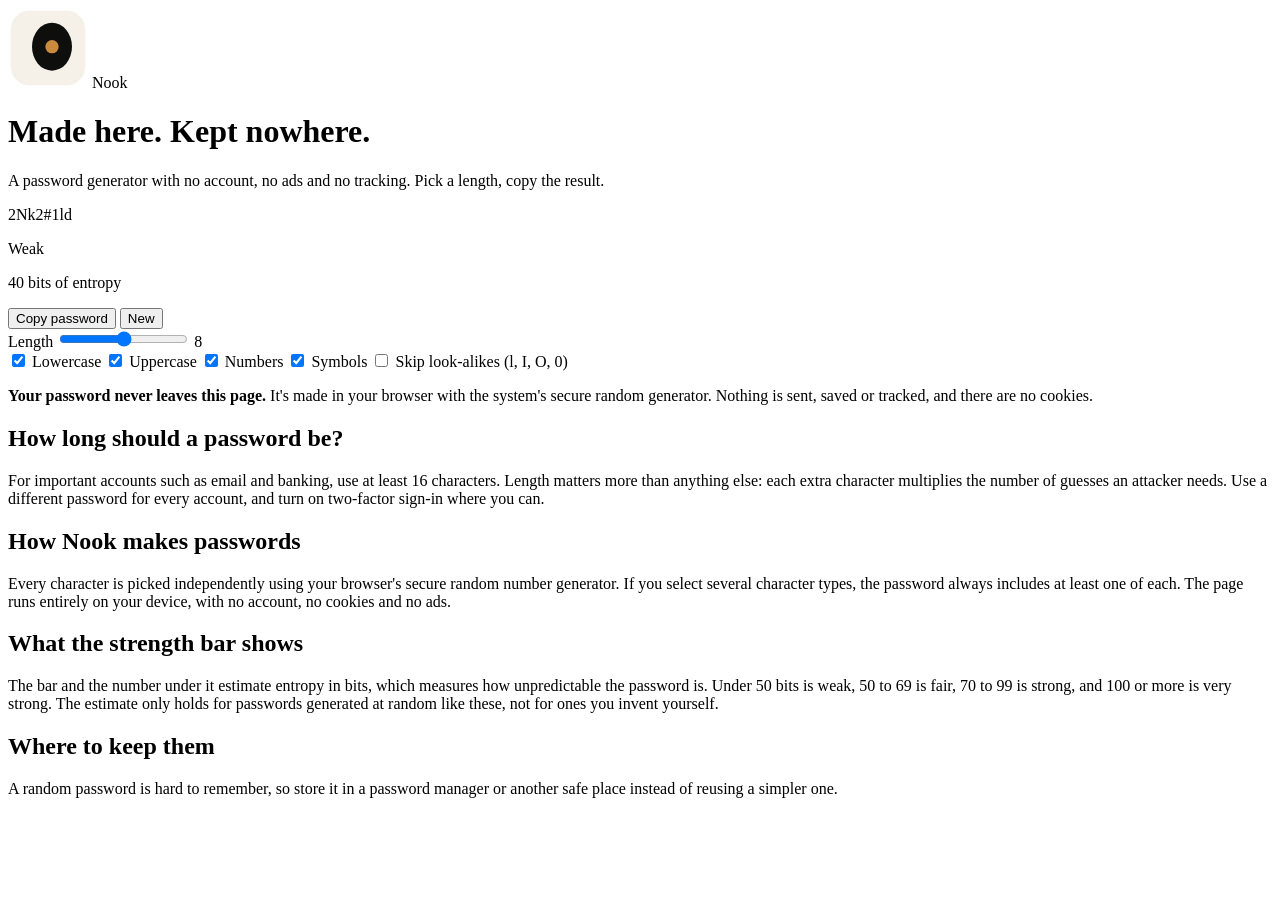
==== index.html @ c91943c1 "build: Build index.html Added index.html and the logo (favicon.svg)" ====
<!doctype html>
<html lang="en">
  <head>
    <meta charset="UTF-8" />
    <meta name="viewport" content="width=device-width, initial-scale=1.0" />
    <meta
      name="description"
      content="Nook the password generator that loves privacy"
    />
    <title>Nook</title>

    <link rel="icon" type="image/svg+xml" href="./favicon.svg" />
    <link rel="stylesheet" href="style.css" />
  </head>
  <body>
    <header>
      <img src="./favicon.svg" alt="Logo" id="logo" height="80" />
      <span logo="name">Nook</span>
    </header>
    <main>
      <div>
        <h1>Made here. Kept nowhere.</h1>
        <p>
          A password generator with no account, no ads and no tracking. Pick a
          length, copy the result.
        </p>
      </div>
      <div id="card">
        <p>2Nk2#1ld</p>
        <div>
          <div id="progress-bar"></div>
          <p>Weak</p>
          <p>40 bits of entropy</p>
        </div>
        <div>
          <button>Copy password</button>
          <button>New</button>
        </div>
        <div>
          <label for="length">Length</label>
          <input type="range" min="8" max="64" step="1" id="length"/>
          <span id="length-display">8</span>
        </div>
        <div>
          <input type="checkbox" id="lowercase" checked/>
          <label for="lowercase">Lowercase</label>

          <input type="checkbox" id="uppercase" checked/>
          <label for="uppercase">Uppercase</label>

          <input type="checkbox" id="numbers" checked/>
          <label for="numbers">Numbers</label>

          <input type="checkbox" id="symbols" checked/>
          <label for="symbols">Symbols</label>

          <input type="checkbox" id="look-alikes" />
          <label for="look-alikes">Skip look-alikes (l, I, O, 0)</label>
        </div>
      </div>
      <div>
        <p>
          <strong>Your password never leaves this page.</strong> It's made in
          your browser with the system's secure random generator. Nothing is
          sent, saved or tracked, and there are no cookies.
        </p>

        <h2>How long should a password be?</h2>
        <p>
          For important accounts such as email and banking, use at least 16
          characters. Length matters more than anything else: each extra
          character multiplies the number of guesses an attacker needs. Use a
          different password for every account, and turn on two-factor sign-in
          where you can.
        </p>

        <h2>How Nook makes passwords</h2>
        <p>
          Every character is picked independently using your browser's secure
          random number generator. If you select several character types, the
          password always includes at least one of each. The page runs entirely
          on your device, with no account, no cookies and no ads.
        </p>

        <h2>What the strength bar shows</h2>
        <p>
          The bar and the number under it estimate entropy in bits, which
          measures how unpredictable the password is. Under 50 bits is weak, 50
          to 69 is fair, 70 to 99 is strong, and 100 or more is very strong. The
          estimate only holds for passwords generated at random like these, not
          for ones you invent yourself.
        </p>

        <h2>Where to keep them</h2>
        <p>
          A random password is hard to remember, so store it in a password
          manager or another safe place instead of reusing a simpler one.
        </p>
      </div>
    </main>

    <script src="./index.js"></script>
  </body>
</html>
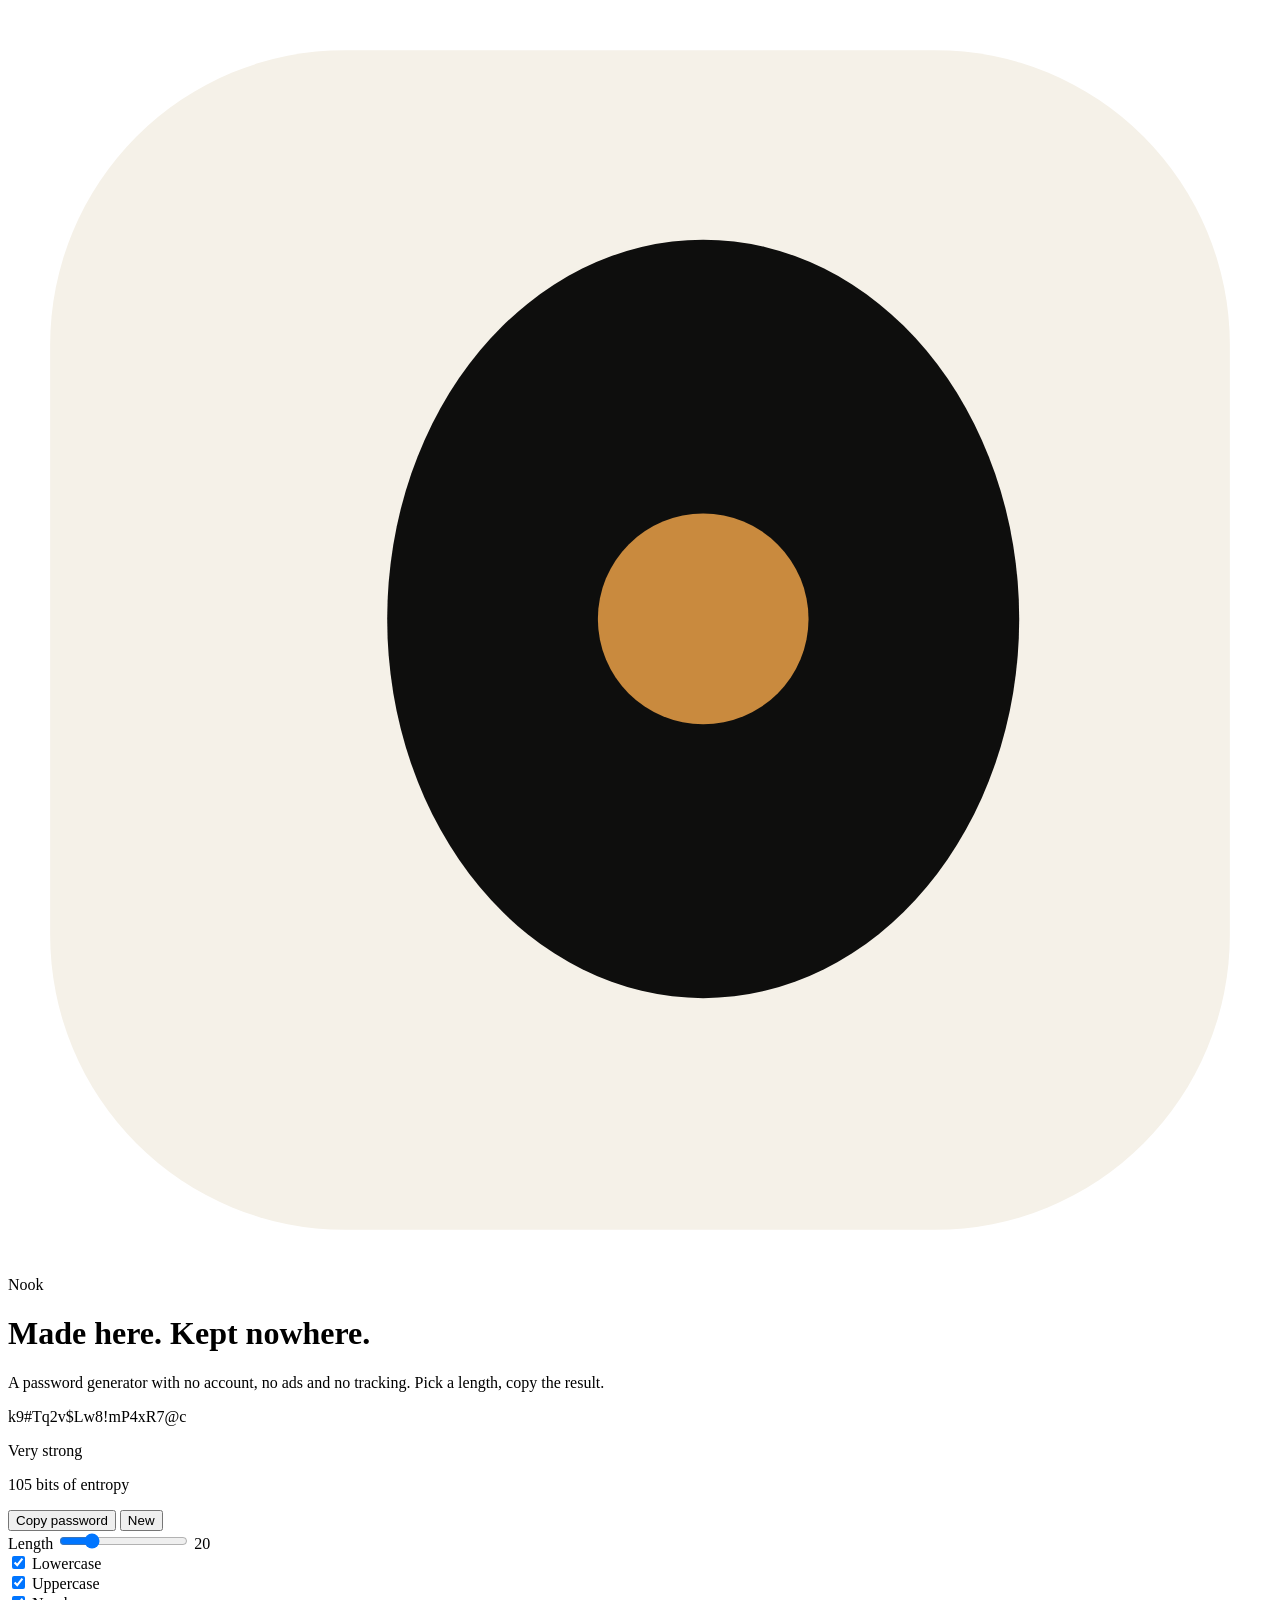
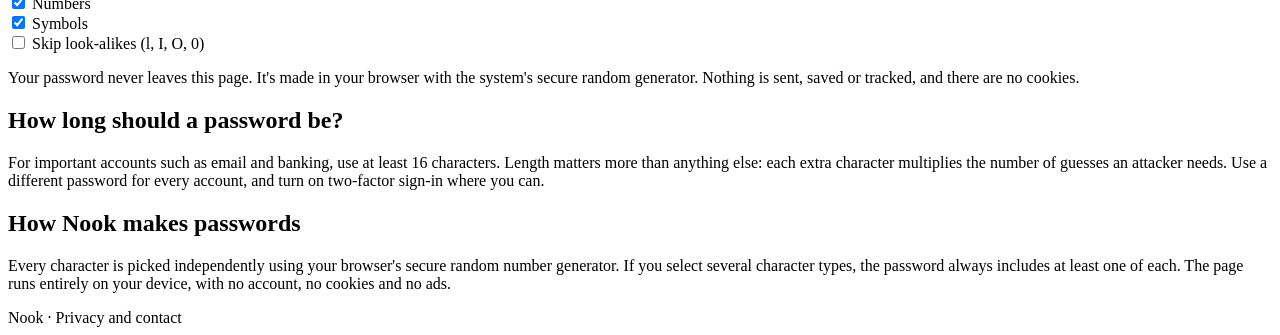
==== commit 5cc4d397: "refactor(index.html): Refactor index.html Refactored index.html for preparing it for styling" ====
--- a/index.html
+++ b/index.html
@@ -5,7 +5,7 @@
     <meta name="viewport" content="width=device-width, initial-scale=1.0" />
     <meta
       name="description"
-      content="Nook the password generator that loves privacy"
+      content="Nook, the password generator that loves privacy"
     />
     <title>Nook</title>
 
@@ -14,11 +14,11 @@
   </head>
   <body>
     <header>
-      <img src="./favicon.svg" alt="Logo" id="logo" height="80" />
-      <span logo="name">Nook</span>
+      <img src="./favicon.svg" alt="" id="logo" />
+      <span>Nook</span>
     </header>
     <main>
-      <div>
+      <div id="hero">
         <h1>Made here. Kept nowhere.</h1>
         <p>
           A password generator with no account, no ads and no tracking. Pick a
@@ -26,78 +26,120 @@
         </p>
       </div>
       <div id="card">
-        <p>2Nk2#1ld</p>
-        <div>
-          <div id="progress-bar"></div>
-          <p>Weak</p>
-          <p>40 bits of entropy</p>
+        <div id="password-row">
+          <span id="password-field">k9#Tq2v$Lw8!mP4xR7@c</span>
         </div>
-        <div>
-          <button>Copy password</button>
-          <button>New</button>
+        <div id="strength-row">
+          <div id="strength-tracker">
+            <span id="strength-bar"></span>
+          </div>
         </div>
-        <div>
-          <label for="length">Length</label>
-          <input type="range" min="8" max="64" step="1" id="length"/>
-          <span id="length-display">8</span>
+        <div id="info-row">
+          <div id="meta">
+            <p id="strength-info">Very strong</p>
+            <p id="strength-bits">105 bits of entropy</p>
+          </div>
         </div>
-        <div>
-          <input type="checkbox" id="lowercase" checked/>
-          <label for="lowercase">Lowercase</label>
-
-          <input type="checkbox" id="uppercase" checked/>
-          <label for="uppercase">Uppercase</label>
-
-          <input type="checkbox" id="numbers" checked/>
-          <label for="numbers">Numbers</label>
-
-          <input type="checkbox" id="symbols" checked/>
-          <label for="symbols">Symbols</label>
-
-          <input type="checkbox" id="look-alikes" />
-          <label for="look-alikes">Skip look-alikes (l, I, O, 0)</label>
+        <div id="buttons-row">
+          <div id="buttons">
+            <button id="button-copy"><span>Copy password</span></button>
+            <button id="button-new"><span>New</span></button>
+          </div>
+        </div>
+        <div id="length-row">
+          <div id="length-selector">
+            <label for="length-chooser">Length</label>
+            <input type="range" min="8" max="64" step="1" value="20" id="length-chooser" />
+            <span id="password-length">20</span>
+          </div>
+        </div>
+        <div id="settings-row">
+          <div id="options">
+            <div class="options-row">
+              <div class="option">
+                <input
+                  type="checkbox"
+                  id="lowercase"
+                  class="personlization"
+                  checked
+                />
+                <label for="lowercase">Lowercase</label>
+              </div>
+              <div class="option">
+                <input
+                  type="checkbox"
+                  id="uppercase"
+                  class="personlization"
+                  checked
+                />
+                <label for="uppercase">Uppercase</label>
+              </div>
+            </div>
+            <div class="options-row">
+              <div class="option">
+                <input
+                  type="checkbox"
+                  id="numbers"
+                  class="personlization"
+                  checked
+                />
+                <label for="numbers">Numbers</label>
+              </div>
+              <div class="option">
+                <input
+                  type="checkbox"
+                  id="symbols"
+                  class="personlization"
+                  checked
+                />
+                <label for="symbols">Symbols</label>
+              </div>
+            </div>
+            <div class="options-row">
+              <div class="option">
+                <input
+                  type="checkbox"
+                  id="look-alikes"
+                  class="personlization"
+                />
+                <label for="look-alikes">Skip look-alikes (l, I, O, 0)</label>
+              </div>
+            </div>
+          </div>
         </div>
       </div>
-      <div>
+      <div id="privacy">
         <p>
-          <strong>Your password never leaves this page.</strong> It's made in
-          your browser with the system's secure random generator. Nothing is
-          sent, saved or tracked, and there are no cookies.
-        </p>
-
-        <h2>How long should a password be?</h2>
-        <p>
-          For important accounts such as email and banking, use at least 16
-          characters. Length matters more than anything else: each extra
-          character multiplies the number of guesses an attacker needs. Use a
-          different password for every account, and turn on two-factor sign-in
-          where you can.
-        </p>
-
-        <h2>How Nook makes passwords</h2>
-        <p>
-          Every character is picked independently using your browser's secure
-          random number generator. If you select several character types, the
-          password always includes at least one of each. The page runs entirely
-          on your device, with no account, no cookies and no ads.
-        </p>
-
-        <h2>What the strength bar shows</h2>
-        <p>
-          The bar and the number under it estimate entropy in bits, which
-          measures how unpredictable the password is. Under 50 bits is weak, 50
-          to 69 is fair, 70 to 99 is strong, and 100 or more is very strong. The
-          estimate only holds for passwords generated at random like these, not
-          for ones you invent yourself.
-        </p>
-
-        <h2>Where to keep them</h2>
-        <p>
-          A random password is hard to remember, so store it in a password
-          manager or another safe place instead of reusing a simpler one.
+          <span>Your password never leaves this page.</span> It's made in your
+          browser with the system's secure random generator. Nothing is sent,
+          saved or tracked, and there are no cookies.
         </p>
       </div>
+      <div id="about">
+        <div class="about-section">
+          <h2>How long should a password be?</h2>
+          <p>
+            For important accounts such as email and banking, use at least 16
+            characters. Length matters more than anything else: each extra
+            character multiplies the number of guesses an attacker needs. Use a
+            different password for every account, and turn on two-factor sign-in
+            where you can.
+          </p>
+        </div>
+        <div class="about-section">
+          <h2>How Nook makes passwords</h2>
+          <p>
+            Every character is picked independently using your browser's secure
+            random number generator. If you select several character types, the
+            password always includes at least one of each. The page runs
+            entirely on your device, with no account, no cookies and no ads.
+          </p>
+        </div>
+      </div>
     </main>
+    <footer>
+      <span>Nook · Privacy and contact</span>
+    </footer>
 
     <script src="./index.js"></script>
   </body>
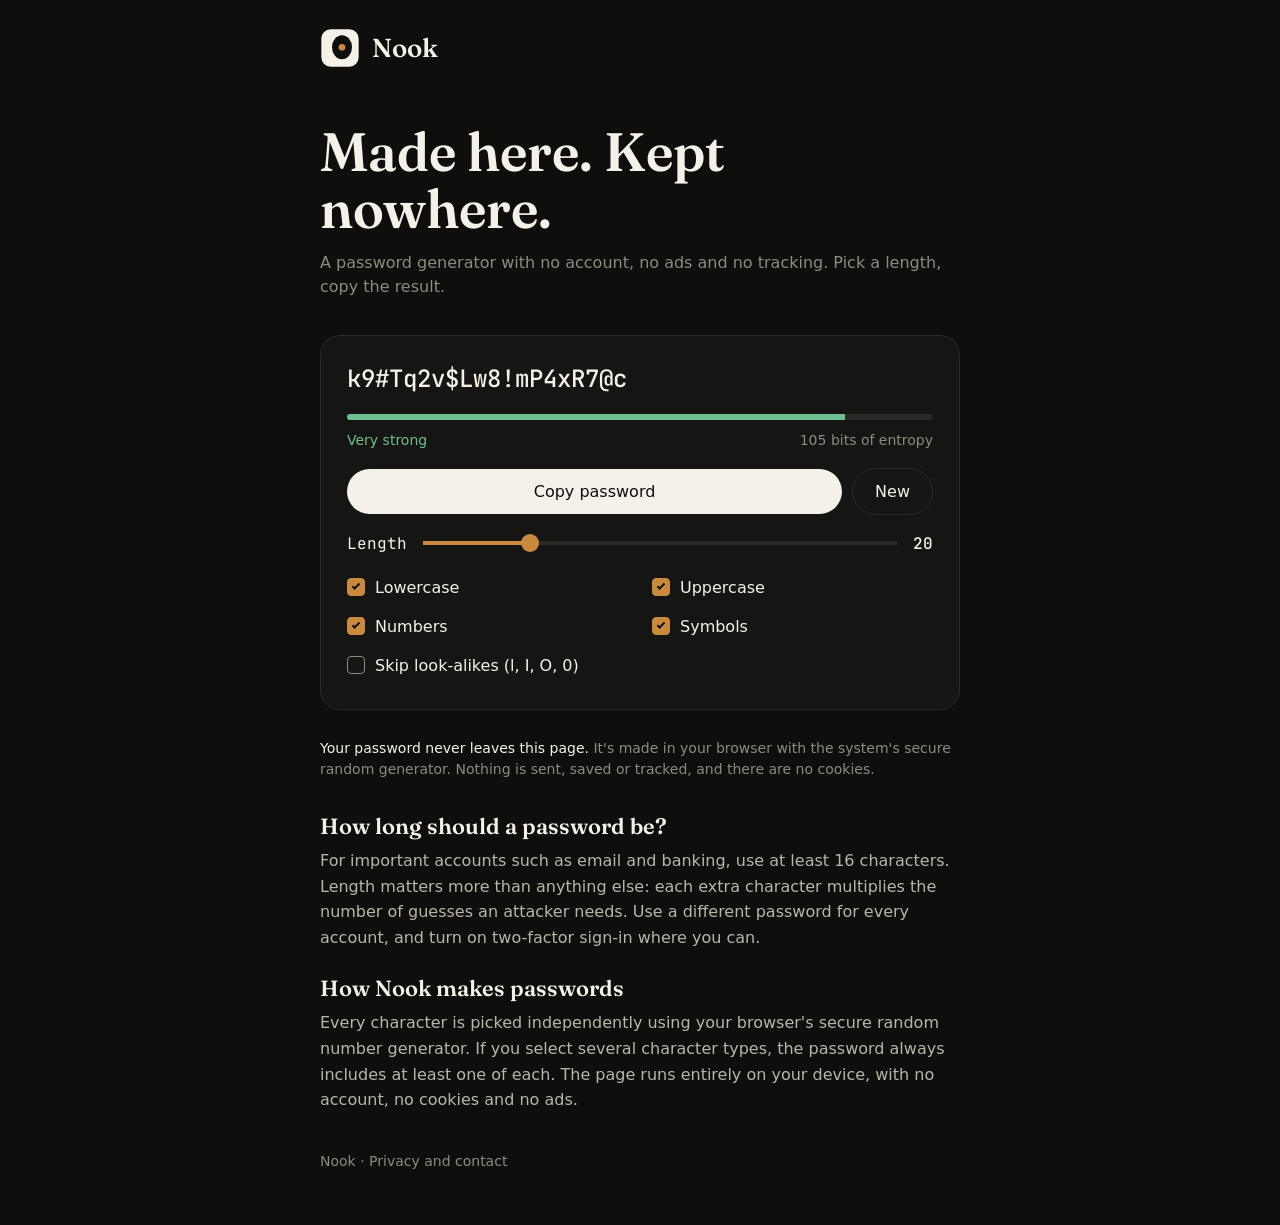
==== commit c19ee8de: "build: Add robots.txt and a sitemap.xml" ====
--- a/index.html
+++ b/index.html
@@ -14,7 +14,7 @@
   </head>
   <body>
     <header>
-      <img src="./favicon.svg" alt="" id="logo" />
+      <img src="./favicon.svg" alt="Logo" id="logo" />
       <span>Nook</span>
     </header>
     <main>
--- a/style.css
+++ b/style.css
@@ -0,0 +1,537 @@
+@font-face {
+    font-family: "Fraunces";
+    src: url("./fonts/Fraunces-VariableFont_SOFT,WONK,opsz,wght.ttf") format("truetype");
+    font-weight: 100 900;
+    font-display: swap;
+}
+
+@font-face {
+    font-family: "JetBrainsMono";
+    src: url("./fonts/JetBrainsMono-VariableFont_wght.ttf") format("truetype");
+    font-weight: 100 800;
+    font-display: swap;
+}
+
+*, *::before, *::after {
+    box-sizing: border-box;
+}
+
+h1, h2, p {
+    margin: 0;
+}
+
+button {
+    font: inherit;
+    color: inherit;
+    background: none;
+    border: 0;
+    cursor: pointer;
+}
+
+:root {
+    --background-color: #0E0E0D;
+    --card-background-color: #151513;
+    --border-color: #2A2925;
+    --main-text: #F5F1E8;
+    --secondray-text: #B9B5AA;
+    --small-text: #8E8A80;
+    --theme-color: #C98A3E;
+    --symbols-color: #E3C79A;
+    --button-color: #F5F1E8;
+    --button-text-color: #0E0E0D;
+    --weak-password-bar: #D9604C;
+    --fair-password-bar: #C98A3E;
+    --strong-password-bar: #A9B865;
+    --vstrong-password-bar: #6FBF8E;
+
+    --main-font: "Fraunces", "Iowan Old Style", "Palatino Linotype", Palatino, Georgia, serif;
+    --secondray-font: system-ui, -apple-system, "Segoe UI", Roboto, sans-serif;
+    --password-font: "JetBrainsMono", ui-monospace, "SF Mono", Menlo, Consolas, monospace;
+}
+
+html {
+    background: var(--background-color);
+    color-scheme: dark;
+}
+
+body {
+    margin: 0;
+    background-color: var(--background-color);
+    color: var(--main-text);
+    font-family: var(--secondray-font);
+}
+
+header, main, footer {
+    width: min(100%, 680px);
+    margin-inline: auto;
+    padding-inline: 20px;
+}
+
+header {
+    display: flex;
+    padding-top: 28px;
+    padding-bottom: 56px;
+    align-items: center;
+    gap: 12px;
+    align-self: stretch;
+}
+
+#logo {
+    width: 40px;
+    height: 40px;
+}
+
+header span {
+    color: var(--button-color);
+    font-family: var(--main-font);
+    font-size: 26px;
+    font-style: normal;
+    font-weight: 600;
+    line-height: normal;
+}
+
+#hero {
+    display: flex;
+    padding-bottom: 36px;
+    flex-direction: column;
+    align-items: flex-start;
+    gap: 14px;
+    align-self: stretch;
+}
+
+#hero h1 {
+    align-self: stretch;
+    color: var(--main-text);
+    font-family: var(--main-font);
+    font-size: clamp(34px, 7vw, 54px);
+    font-style: normal;
+    font-weight: 600;
+    line-height: 105%;
+}
+
+#hero p {
+    align-self: stretch;
+    color: var(--small-text);
+    font-family: var(--secondray-font);
+    font-size: 16px;
+    font-style: normal;
+    font-weight: 400;
+    line-height: 150%;
+}
+
+#card {
+    display: flex;
+    padding: 26px;
+    flex-direction: column;
+    align-items: flex-start;
+    align-self: stretch;
+    border-radius: 20px;
+    border: 1px solid var(--border-color);
+    background-color: var(--card-background-color);
+}
+
+#password-row {
+    display: flex;
+    flex-direction: column;
+    align-items: flex-start;
+    align-self: stretch;
+}
+
+#password-row span {
+    align-self: stretch;
+    color: var(--main-text);
+    font-family: var(--password-font);
+    font-size: clamp(18px, 4.6vw, 24px);
+    overflow-wrap: anywhere;
+    font-style: normal;
+    font-weight: 500;
+    line-height: 140%;
+    overflow-wrap: break-word;
+    word-break: break-all; 
+}
+
+#strength-row {
+    display: flex;
+    padding-top: 18px;
+    flex-direction: column;
+    align-items: flex-start;
+    align-self: stretch;
+}
+
+#strength-tracker {
+    display: flex;
+    height: 6px;
+    overflow: hidden;
+    align-items: center;
+    align-self: stretch;
+    border-radius: 3px;
+    background-color: #2A2925;
+}
+
+#strength-bar {
+    display: block;
+    width: 85%;
+    height: 6px;
+    background-color: #6FBF8E;
+}
+
+#info-row {
+    display: flex;
+    padding-top: 12px;
+    flex-direction: column;
+    align-items: flex-start;
+    align-self: stretch;
+}
+
+#meta {
+    display: flex;
+    justify-content: space-between;
+    align-items: center;
+    align-self: stretch;
+}
+
+#strength-info {
+    color: #6FBF8E;
+    font-family: var(--secondray-font);
+    font-size: 14px;
+    font-style: normal;
+    font-weight: 400;
+    line-height: normal;
+}
+
+#strength-bits {
+    color: #8E8A80;
+    font-family: var(--secondray-font);
+    font-size: 14px;
+    font-style: normal;
+    font-weight: 400;
+    line-height: normal;
+}
+
+#buttons-row {
+    display: flex;
+    padding-top: 20px;
+    flex-direction: column;
+    align-items: flex-start;
+    align-self: stretch;
+}
+
+#buttons {
+    display: flex;
+    align-items: center;
+    gap: 10px;
+    align-self: stretch;
+}
+
+#button-copy {
+    display: flex;
+    padding: 13px 22px;
+    justify-content: center;
+    align-items: center;
+    flex: 1 0 0;
+    border-radius: 999px;
+    background-color: var(--button-color);
+}
+
+#button-copy span {
+    color: var(--button-text-color);
+    font-family: var(--secondray-font);
+    font-size: 16px;
+    font-style: normal;
+    font-weight: 500;
+    line-height: normal;
+}
+
+#button-new {
+    display: flex;
+    padding: 13px 22px;
+    justify-content: center;
+    align-items: center;
+    border-radius: 999px;
+    border: 1px solid var(--border-color);
+}
+
+#button-new span {
+    color: #F5F1E8;
+    font-family: var(--secondray-font);
+    font-size: 16px;
+    font-style: normal;
+    font-weight: 500;
+    line-height: normal;
+}
+
+#length-row {
+    display: flex;
+    padding-top: 18px;
+    flex-direction: column;
+    align-items: flex-start;
+    align-self: stretch;
+}
+
+#length-selector {
+    display: flex;
+    align-items: center;
+    gap: 16px;
+    align-self: stretch;
+}
+
+#length-selector label {
+    color: var(--main-text);
+    font-family: var(--password-font);
+    font-size: 16px;
+    font-style: normal;
+    font-weight: 400;
+    line-height: normal;
+}
+
+#length-chooser {
+    -webkit-appearance: none;
+    appearance: none;
+    flex: 1;
+    min-width: 0;
+    height: 18px;
+    margin: 0;
+    background: transparent;
+    cursor: pointer;
+}
+
+/* Chrome, Safari, Edge. JS sets --fill (0-100%) */
+#length-chooser::-webkit-slider-runnable-track {
+    height: 18px;
+    border-radius: 2px;
+    background: linear-gradient(to right, var(--theme-color) 0 var(--fill, 21%), var(--border-color) var(--fill, 21%) 100%) center / 100% 4px no-repeat;
+}
+
+#length-chooser::-webkit-slider-thumb {
+    -webkit-appearance: none;
+    appearance: none;
+    width: 18px;
+    height: 18px;
+    margin-top: 0;
+    border: 0;
+    border-radius: 50%;
+    background: var(--theme-color);
+}
+
+/* Firefox (separate rules) */
+#length-chooser::-moz-range-track {
+    height: 4px;
+    border-radius: 2px;
+    background: var(--border-color);
+}
+
+#length-chooser::-moz-range-progress {
+    height: 4px;
+    border-radius: 2px;
+    background: var(--theme-color);
+}
+
+#length-chooser::-moz-range-thumb {
+    width: 18px;
+    height: 18px;
+    border: 0;
+    border-radius: 50%;
+    background: var(--theme-color);
+}
+
+#length-chooser:focus-visible {
+    outline: 2px solid var(--main-text);
+    outline-offset: 4px;
+}
+
+#password-length {
+    color: #F5F1E8;
+    font-family: var(--password-font);
+    font-size: 16px;
+    font-style: normal;
+    font-weight: 500;
+    line-height: normal;
+}
+
+#settings-row {
+    display: flex;
+    padding-top: 16px;
+    flex-direction: column;
+    align-items: flex-start;
+    align-self: stretch;
+}
+
+#options {
+    display: flex;
+    flex-direction: column;
+    align-items: flex-start;
+    gap: 4px;
+    align-self: stretch;
+}
+
+.options-row {
+    display: flex;
+    align-items: center;
+    gap: 24px;
+    align-self: stretch;
+}
+
+.option {
+    display: flex;
+    padding: 8px 0;
+    align-items: center;
+    gap: 10px;
+    flex: 1 0 0;
+}
+
+.personlization {
+    -webkit-appearance: none;
+    appearance: none;
+    flex: none;
+    display: grid;
+    place-items: center;
+    width: 18px;
+    height: 18px;
+    margin: 0;
+    border: 1.5px solid var(--small-text);
+    border-radius: 4px;
+    background: transparent;
+    cursor: pointer;
+}
+
+.personlization:checked {
+    background: var(--theme-color);
+    border-color: var(--theme-color);
+}
+
+.personlization::after {
+    content: "";
+    width: 4px;
+    height: 8px;
+    border: solid var(--button-text-color);
+    border-width: 0 2px 2px 0;
+    transform: rotate(45deg) translate(-1px, -1px);
+    opacity: 0;
+}
+
+.personlization:checked::after {
+    opacity: 1;
+}
+
+.personlization:focus-visible {
+    outline: 2px solid var(--main-text);
+    outline-offset: 3px;
+}
+
+.option label {
+    cursor: pointer;
+    color: var(--main-text);
+    font-family: var(--secondray-font);
+    font-size: 16px;
+    font-style: normal;
+    font-weight: 400;
+    line-height: normal;
+}
+
+#privacy {
+    display: flex;
+    padding-top: 28px;
+    flex-direction: column;
+    align-items: flex-start;
+    align-self: stretch;
+}
+
+#privacy p {
+    align-self: stretch;
+    color: var(--small-text);
+    font-family: var(--secondray-font);
+    font-size: 14px;
+    font-style: normal;
+    font-weight: 400;
+    line-height: 150%;
+}
+
+#privacy p span {
+    color: var(--main-text);
+}
+
+#about {
+    display: flex;
+    padding-top: 32px;
+    flex-direction: column;
+    align-items: flex-start;
+    align-self: stretch;
+}
+
+.about-section {
+    display: flex;
+    padding-bottom: 24px;
+    flex-direction: column;
+    align-items: flex-start;
+    gap: 8px;
+    align-self: stretch;
+}
+
+.about-section h2 {
+    align-self: stretch;
+    color: var(--main-text);
+    font-family: var(--main-font);
+    font-size: 22px;
+    font-style: normal;
+    font-weight: 600;
+    line-height: normal;
+}
+
+.about-section p {
+    align-self: stretch;
+    color: var(--secondray-text);
+    font-family: var(--secondray-font);
+    font-size: 16px;
+    font-style: normal;
+    font-weight: 400;
+    line-height: 160%;
+}
+
+footer {
+    display: flex;
+    padding-top: 16px;
+    padding-bottom: 56px;
+    flex-direction: column;
+    align-items: flex-start;
+    align-self: stretch;
+}
+
+footer span {
+    align-self: stretch;
+    color: var(--small-text);
+    font-family: var(--secondray-font);
+    font-size: 14px;
+    font-style: normal;
+    font-weight: 400;
+    line-height: normal;
+}
+
+button:hover {
+    opacity: 0.9;
+}
+
+#button-new:hover {
+    border-color: var(--small-text);
+    opacity: 1;
+}
+
+button:focus-visible {
+    outline: 2px solid var(--main-text);
+    outline-offset: 3px;
+}
+
+@media (max-width: 480px) {
+    header {
+        padding-bottom: 40px;
+    }
+
+    #card {
+        padding: 20px;
+    }
+
+    .options-row {
+        flex-direction: column;
+        align-items: stretch;
+        gap: 0;
+    }
+}
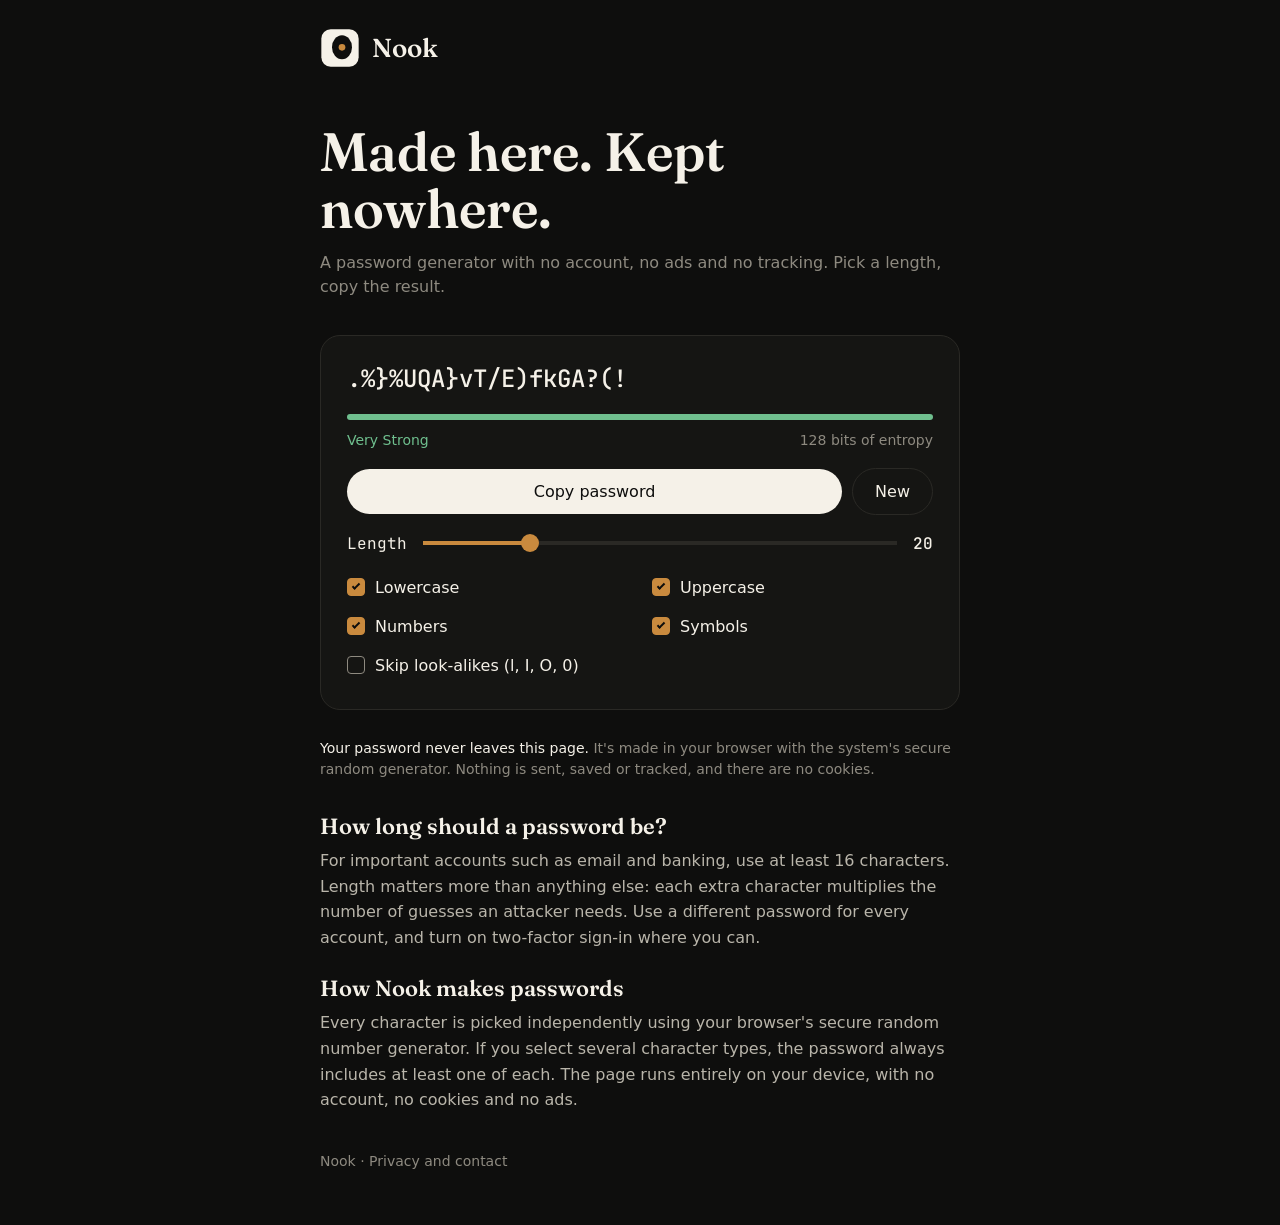
==== commit 5f643cba: "chore(config): update website domain to new domain name Changed the site URL to the new nook-passwor" ====
--- a/index.html
+++ b/index.html
@@ -7,14 +7,15 @@
       name="description"
       content="Nook, the password generator that loves privacy"
     />
-    <title>Nook</title>
+    <title>Nook - Free Private Password Generator (No Tracking)</title>
 
-    <link rel="icon" type="image/svg+xml" href="./favicon.svg" />
-    <link rel="stylesheet" href="style.css" />
+    <link rel="icon" type="image/svg+xml" href="/media/logo.svg" />
+    <link rel="canonical" href="https://nook-password-generator.pages.dev/" />
+    <link rel="stylesheet" href="/assets/css/style.css" />
   </head>
   <body>
     <header>
-      <img src="./favicon.svg" alt="Logo" id="logo" />
+      <img src="/assets/media/logo.svg" alt="Logo" id="logo" />
       <span>Nook</span>
     </header>
     <main>
@@ -49,7 +50,14 @@
         <div id="length-row">
           <div id="length-selector">
             <label for="length-chooser">Length</label>
-            <input type="range" min="8" max="64" step="1" value="20" id="length-chooser" />
+            <input
+              type="range"
+              min="8"
+              max="64"
+              step="1"
+              value="20"
+              id="length-chooser"
+            />
             <span id="password-length">20</span>
           </div>
         </div>
@@ -141,6 +149,6 @@
       <span>Nook · Privacy and contact</span>
     </footer>
 
-    <script src="./index.js"></script>
+    <script src="/assets/javascript/index.js"></script>
   </body>
 </html>
--- a/assets/css/style.css
+++ b/assets/css/style.css
@@ -0,0 +1,537 @@
+@font-face {
+    font-family: "Fraunces";
+    src: url("/assets/fonts/Fraunces-VariableFont_SOFT\,WONK\,opsz\,wght.ttf") format("truetype");
+    font-weight: 100 900;
+    font-display: swap;
+}
+
+@font-face {
+    font-family: "JetBrainsMono";
+    src: url("/assets/fonts/JetBrainsMono-VariableFont_wght.ttf") format("truetype");
+    font-weight: 100 800;
+    font-display: swap;
+}
+
+*, *::before, *::after {
+    box-sizing: border-box;
+}
+
+h1, h2, p {
+    margin: 0;
+}
+
+button {
+    font: inherit;
+    color: inherit;
+    background: none;
+    border: 0;
+    cursor: pointer;
+}
+
+:root {
+    --background-color: #0E0E0D;
+    --card-background-color: #151513;
+    --border-color: #2A2925;
+    --main-text: #F5F1E8;
+    --secondray-text: #B9B5AA;
+    --small-text: #8E8A80;
+    --theme-color: #C98A3E;
+    --symbols-color: #E3C79A;
+    --button-color: #F5F1E8;
+    --button-text-color: #0E0E0D;
+    --weak-password-bar: #D9604C;
+    --fair-password-bar: #C98A3E;
+    --strong-password-bar: #A9B865;
+    --vstrong-password-bar: #6FBF8E;
+
+    --main-font: "Fraunces", "Iowan Old Style", "Palatino Linotype", Palatino, Georgia, serif;
+    --secondray-font: system-ui, -apple-system, "Segoe UI", Roboto, sans-serif;
+    --password-font: "JetBrainsMono", ui-monospace, "SF Mono", Menlo, Consolas, monospace;
+}
+
+html {
+    background: var(--background-color);
+    color-scheme: dark;
+}
+
+body {
+    margin: 0;
+    background-color: var(--background-color);
+    color: var(--main-text);
+    font-family: var(--secondray-font);
+}
+
+header, main, footer {
+    width: min(100%, 680px);
+    margin-inline: auto;
+    padding-inline: 20px;
+}
+
+header {
+    display: flex;
+    padding-top: 28px;
+    padding-bottom: 56px;
+    align-items: center;
+    gap: 12px;
+    align-self: stretch;
+}
+
+#logo {
+    width: 40px;
+    height: 40px;
+}
+
+header span {
+    color: var(--button-color);
+    font-family: var(--main-font);
+    font-size: 26px;
+    font-style: normal;
+    font-weight: 600;
+    line-height: normal;
+}
+
+#hero {
+    display: flex;
+    padding-bottom: 36px;
+    flex-direction: column;
+    align-items: flex-start;
+    gap: 14px;
+    align-self: stretch;
+}
+
+#hero h1 {
+    align-self: stretch;
+    color: var(--main-text);
+    font-family: var(--main-font);
+    font-size: clamp(34px, 7vw, 54px);
+    font-style: normal;
+    font-weight: 600;
+    line-height: 105%;
+}
+
+#hero p {
+    align-self: stretch;
+    color: var(--small-text);
+    font-family: var(--secondray-font);
+    font-size: 16px;
+    font-style: normal;
+    font-weight: 400;
+    line-height: 150%;
+}
+
+#card {
+    display: flex;
+    padding: 26px;
+    flex-direction: column;
+    align-items: flex-start;
+    align-self: stretch;
+    border-radius: 20px;
+    border: 1px solid var(--border-color);
+    background-color: var(--card-background-color);
+}
+
+#password-row {
+    display: flex;
+    flex-direction: column;
+    align-items: flex-start;
+    align-self: stretch;
+}
+
+#password-row span {
+    align-self: stretch;
+    color: var(--main-text);
+    font-family: var(--password-font);
+    font-size: clamp(18px, 4.6vw, 24px);
+    overflow-wrap: anywhere;
+    font-style: normal;
+    font-weight: 500;
+    line-height: 140%;
+    overflow-wrap: break-word;
+    word-break: break-all; 
+}
+
+#strength-row {
+    display: flex;
+    padding-top: 18px;
+    flex-direction: column;
+    align-items: flex-start;
+    align-self: stretch;
+}
+
+#strength-tracker {
+    display: flex;
+    height: 6px;
+    overflow: hidden;
+    align-items: center;
+    align-self: stretch;
+    border-radius: 3px;
+    background-color: #2A2925;
+}
+
+#strength-bar {
+    display: block;
+    width: 85%;
+    height: 6px;
+    background-color: #6FBF8E;
+}
+
+#info-row {
+    display: flex;
+    padding-top: 12px;
+    flex-direction: column;
+    align-items: flex-start;
+    align-self: stretch;
+}
+
+#meta {
+    display: flex;
+    justify-content: space-between;
+    align-items: center;
+    align-self: stretch;
+}
+
+#strength-info {
+    color: #6FBF8E;
+    font-family: var(--secondray-font);
+    font-size: 14px;
+    font-style: normal;
+    font-weight: 400;
+    line-height: normal;
+}
+
+#strength-bits {
+    color: #8E8A80;
+    font-family: var(--secondray-font);
+    font-size: 14px;
+    font-style: normal;
+    font-weight: 400;
+    line-height: normal;
+}
+
+#buttons-row {
+    display: flex;
+    padding-top: 20px;
+    flex-direction: column;
+    align-items: flex-start;
+    align-self: stretch;
+}
+
+#buttons {
+    display: flex;
+    align-items: center;
+    gap: 10px;
+    align-self: stretch;
+}
+
+#button-copy {
+    display: flex;
+    padding: 13px 22px;
+    justify-content: center;
+    align-items: center;
+    flex: 1 0 0;
+    border-radius: 999px;
+    background-color: var(--button-color);
+}
+
+#button-copy span {
+    color: var(--button-text-color);
+    font-family: var(--secondray-font);
+    font-size: 16px;
+    font-style: normal;
+    font-weight: 500;
+    line-height: normal;
+}
+
+#button-new {
+    display: flex;
+    padding: 13px 22px;
+    justify-content: center;
+    align-items: center;
+    border-radius: 999px;
+    border: 1px solid var(--border-color);
+}
+
+#button-new span {
+    color: #F5F1E8;
+    font-family: var(--secondray-font);
+    font-size: 16px;
+    font-style: normal;
+    font-weight: 500;
+    line-height: normal;
+}
+
+#length-row {
+    display: flex;
+    padding-top: 18px;
+    flex-direction: column;
+    align-items: flex-start;
+    align-self: stretch;
+}
+
+#length-selector {
+    display: flex;
+    align-items: center;
+    gap: 16px;
+    align-self: stretch;
+}
+
+#length-selector label {
+    color: var(--main-text);
+    font-family: var(--password-font);
+    font-size: 16px;
+    font-style: normal;
+    font-weight: 400;
+    line-height: normal;
+}
+
+#length-chooser {
+    -webkit-appearance: none;
+    appearance: none;
+    flex: 1;
+    min-width: 0;
+    height: 18px;
+    margin: 0;
+    background: transparent;
+    cursor: pointer;
+}
+
+/* Chrome, Safari, Edge. JS sets --fill (0-100%) */
+#length-chooser::-webkit-slider-runnable-track {
+    height: 18px;
+    border-radius: 2px;
+    background: linear-gradient(to right, var(--theme-color) 0 var(--fill, 21%), var(--border-color) var(--fill, 21%) 100%) center / 100% 4px no-repeat;
+}
+
+#length-chooser::-webkit-slider-thumb {
+    -webkit-appearance: none;
+    appearance: none;
+    width: 18px;
+    height: 18px;
+    margin-top: 0;
+    border: 0;
+    border-radius: 50%;
+    background: var(--theme-color);
+}
+
+/* Firefox (separate rules) */
+#length-chooser::-moz-range-track {
+    height: 4px;
+    border-radius: 2px;
+    background: var(--border-color);
+}
+
+#length-chooser::-moz-range-progress {
+    height: 4px;
+    border-radius: 2px;
+    background: var(--theme-color);
+}
+
+#length-chooser::-moz-range-thumb {
+    width: 18px;
+    height: 18px;
+    border: 0;
+    border-radius: 50%;
+    background: var(--theme-color);
+}
+
+#length-chooser:focus-visible {
+    outline: 2px solid var(--main-text);
+    outline-offset: 4px;
+}
+
+#password-length {
+    color: #F5F1E8;
+    font-family: var(--password-font);
+    font-size: 16px;
+    font-style: normal;
+    font-weight: 500;
+    line-height: normal;
+}
+
+#settings-row {
+    display: flex;
+    padding-top: 16px;
+    flex-direction: column;
+    align-items: flex-start;
+    align-self: stretch;
+}
+
+#options {
+    display: flex;
+    flex-direction: column;
+    align-items: flex-start;
+    gap: 4px;
+    align-self: stretch;
+}
+
+.options-row {
+    display: flex;
+    align-items: center;
+    gap: 24px;
+    align-self: stretch;
+}
+
+.option {
+    display: flex;
+    padding: 8px 0;
+    align-items: center;
+    gap: 10px;
+    flex: 1 0 0;
+}
+
+.personlization {
+    -webkit-appearance: none;
+    appearance: none;
+    flex: none;
+    display: grid;
+    place-items: center;
+    width: 18px;
+    height: 18px;
+    margin: 0;
+    border: 1.5px solid var(--small-text);
+    border-radius: 4px;
+    background: transparent;
+    cursor: pointer;
+}
+
+.personlization:checked {
+    background: var(--theme-color);
+    border-color: var(--theme-color);
+}
+
+.personlization::after {
+    content: "";
+    width: 4px;
+    height: 8px;
+    border: solid var(--button-text-color);
+    border-width: 0 2px 2px 0;
+    transform: rotate(45deg) translate(-1px, -1px);
+    opacity: 0;
+}
+
+.personlization:checked::after {
+    opacity: 1;
+}
+
+.personlization:focus-visible {
+    outline: 2px solid var(--main-text);
+    outline-offset: 3px;
+}
+
+.option label {
+    cursor: pointer;
+    color: var(--main-text);
+    font-family: var(--secondray-font);
+    font-size: 16px;
+    font-style: normal;
+    font-weight: 400;
+    line-height: normal;
+}
+
+#privacy {
+    display: flex;
+    padding-top: 28px;
+    flex-direction: column;
+    align-items: flex-start;
+    align-self: stretch;
+}
+
+#privacy p {
+    align-self: stretch;
+    color: var(--small-text);
+    font-family: var(--secondray-font);
+    font-size: 14px;
+    font-style: normal;
+    font-weight: 400;
+    line-height: 150%;
+}
+
+#privacy p span {
+    color: var(--main-text);
+}
+
+#about {
+    display: flex;
+    padding-top: 32px;
+    flex-direction: column;
+    align-items: flex-start;
+    align-self: stretch;
+}
+
+.about-section {
+    display: flex;
+    padding-bottom: 24px;
+    flex-direction: column;
+    align-items: flex-start;
+    gap: 8px;
+    align-self: stretch;
+}
+
+.about-section h2 {
+    align-self: stretch;
+    color: var(--main-text);
+    font-family: var(--main-font);
+    font-size: 22px;
+    font-style: normal;
+    font-weight: 600;
+    line-height: normal;
+}
+
+.about-section p {
+    align-self: stretch;
+    color: var(--secondray-text);
+    font-family: var(--secondray-font);
+    font-size: 16px;
+    font-style: normal;
+    font-weight: 400;
+    line-height: 160%;
+}
+
+footer {
+    display: flex;
+    padding-top: 16px;
+    padding-bottom: 56px;
+    flex-direction: column;
+    align-items: flex-start;
+    align-self: stretch;
+}
+
+footer span {
+    align-self: stretch;
+    color: var(--small-text);
+    font-family: var(--secondray-font);
+    font-size: 14px;
+    font-style: normal;
+    font-weight: 400;
+    line-height: normal;
+}
+
+button:hover {
+    opacity: 0.9;
+}
+
+#button-new:hover {
+    border-color: var(--small-text);
+    opacity: 1;
+}
+
+button:focus-visible {
+    outline: 2px solid var(--main-text);
+    outline-offset: 3px;
+}
+
+@media (max-width: 480px) {
+    header {
+        padding-bottom: 40px;
+    }
+
+    #card {
+        padding: 20px;
+    }
+
+    .options-row {
+        flex-direction: column;
+        align-items: stretch;
+        gap: 0;
+    }
+}
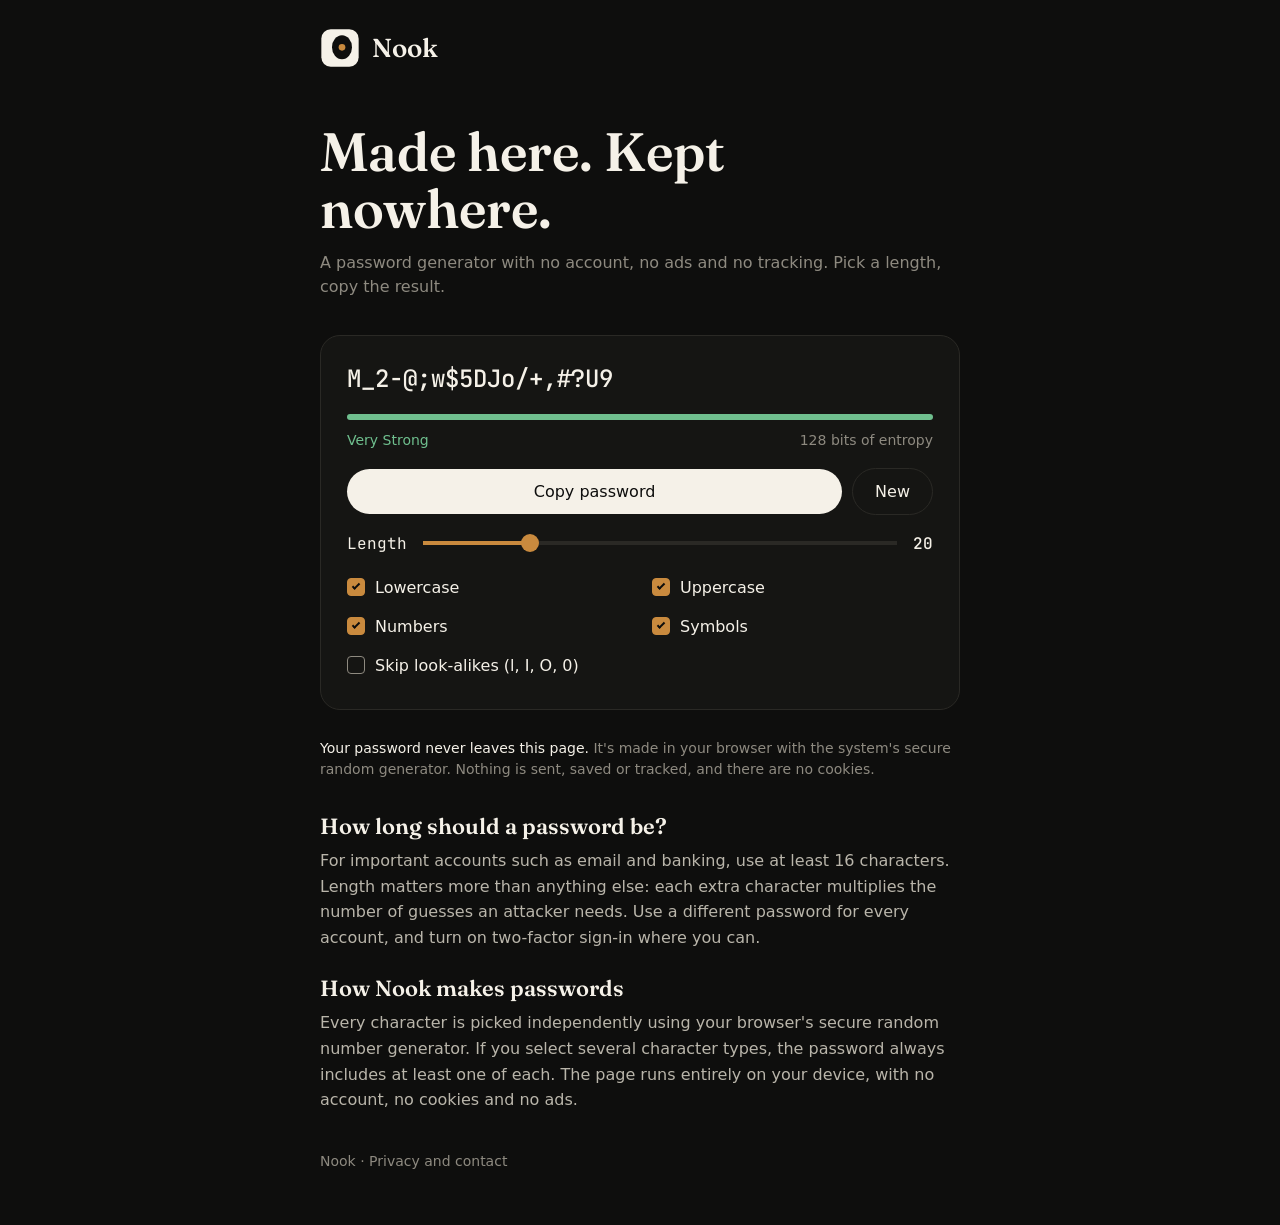
==== commit 95a36e48: "ci: Buy new domain Buyed a new domain for my project at nullen.cc" ====
--- a/index.html
+++ b/index.html
@@ -10,7 +10,6 @@
     <title>Nook - Free Private Password Generator (No Tracking)</title>
 
     <link rel="icon" type="image/svg+xml" href="/media/logo.svg" />
-    <link rel="canonical" href="https://nook-password-generator.pages.dev/" />
     <link rel="stylesheet" href="/assets/css/style.css" />
   </head>
   <body>
